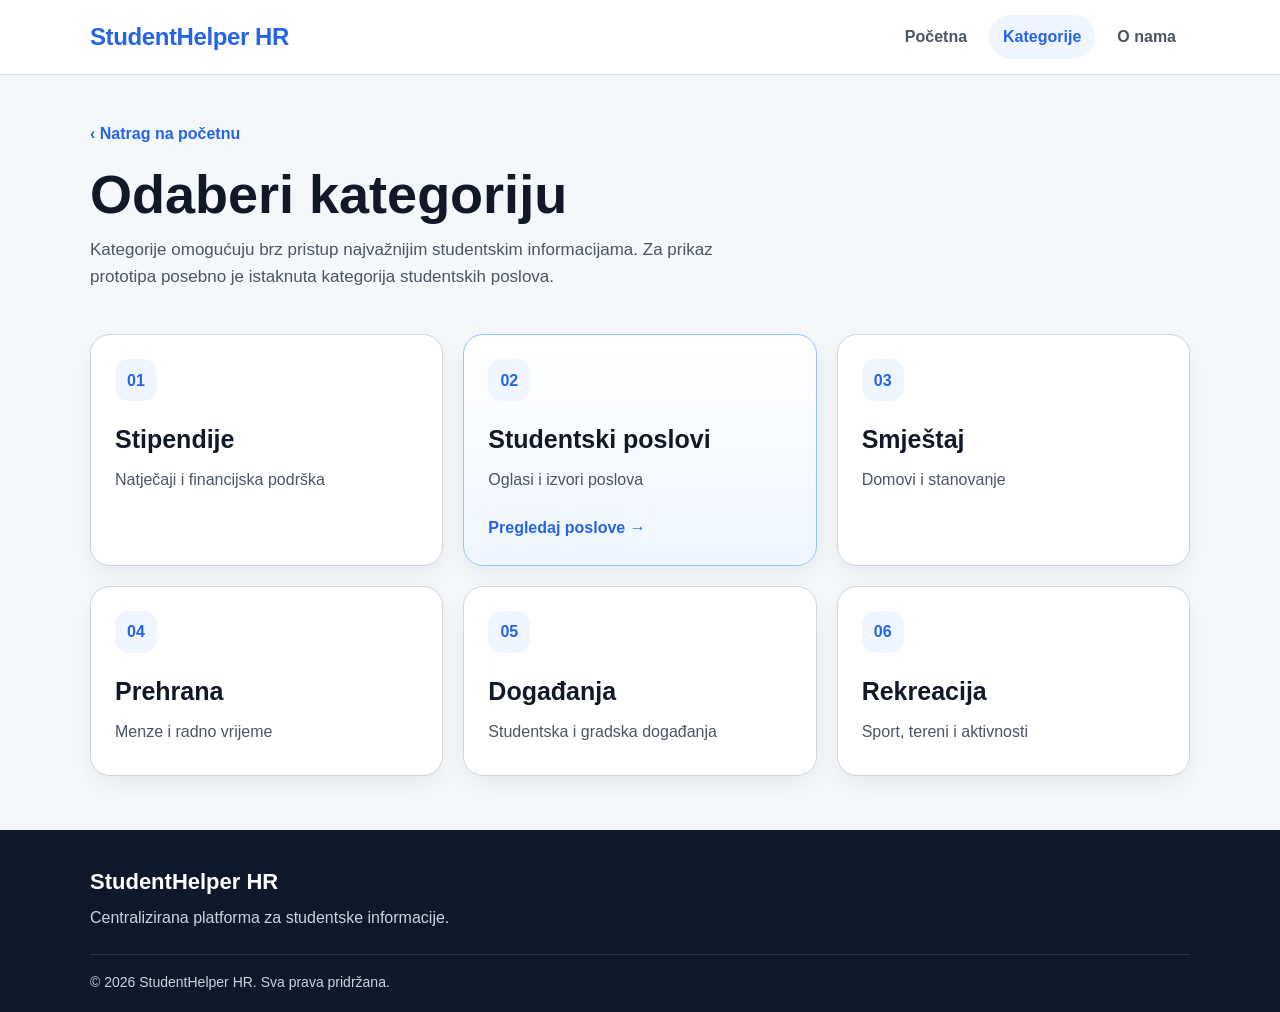
==== kategorije.html @ 8ca2150c "Dodana stranica kategorija i popratni CSS" ====
<!DOCTYPE html>
<html lang="hr">
<head>
    <meta charset="UTF-8">
    <meta name="viewport" content="width=device-width, initial-scale=1.0">
    <title>Kategorije - StudentHelper HR</title>
    <link rel="stylesheet" href="base.css">
    <link rel="stylesheet" href="kategorije.css">
</head>
<body>

<header class="header">
    <div class="container header-content">
        <a href="index.html" class="logo">StudentHelper HR</a>

        <nav class="nav">
            <a href="index.html">Početna</a>
            <a href="kategorije.html" class="active">Kategorije</a>
            <a href="o-nama.html">O nama</a>
        </nav>
    </div>
</header>

<main>
    <section class="page-head">
        <div class="container">
            <a href="index.html" class="back-link">‹ Natrag na početnu</a>
            <h1>Odaberi kategoriju</h1>
            <p class="page-description">
                Kategorije omogućuju brz pristup najvažnijim studentskim informacijama.
                Za prikaz prototipa posebno je istaknuta kategorija studentskih poslova.
            </p>
        </div>
    </section>

    <section class="section category-section">
        <div class="container category-grid">

            <article class="category-card">
                <div class="category-icon">01</div>
                <h2>Stipendije</h2>
                <p>Natječaji i financijska podrška</p>
            </article>

            <a href="studentski-poslovi.html" class="category-card selected">
                <div class="category-icon">02</div>
                <h2>Studentski poslovi</h2>
                <p>Oglasi i izvori poslova</p>
                <span class="open-link">Pregledaj poslove →</span>
            </a>

            <article class="category-card">
                <div class="category-icon">03</div>
                <h2>Smještaj</h2>
                <p>Domovi i stanovanje</p>
            </article>

            <article class="category-card">
                <div class="category-icon">04</div>
                <h2>Prehrana</h2>
                <p>Menze i radno vrijeme</p>
            </article>

            <article class="category-card">
                <div class="category-icon">05</div>
                <h2>Događanja</h2>
                <p>Studentska i gradska događanja</p>
            </article>

            <article class="category-card">
                <div class="category-icon">06</div>
                <h2>Rekreacija</h2>
                <p>Sport, tereni i aktivnosti</p>
            </article>

        </div>
    </section>
</main>

<footer class="footer">
    <div class="container footer-content">
        <div>
            <h3>StudentHelper HR</h3>
            <p>Centralizirana platforma za studentske informacije.</p>
        </div>
    </div>

    <div class="container footer-bottom">
        <p>&copy; 2026 StudentHelper HR. Sva prava pridržana.</p>
    </div>
</footer>

</body>
</html>
---- base.css ----
:root {
    --blue: #2563eb;
    --blue-light: #3b82f6;
    --blue-dark: #1d4ed8;
    --blue-soft: #eff6ff;
    --bg: #f4f8fb;
    --text: #111827;
    --muted: #4b5563;
    --border: #d1d5db;
    --white: #ffffff;
    --shadow: 0 16px 35px rgba(37, 99, 235, 0.12);
    --soft-shadow: 0 10px 25px rgba(17, 24, 39, 0.06);
    --radius: 20px;
}

* {
    margin: 0;
    padding: 0;
    box-sizing: border-box;
}

html {
    scroll-behavior: smooth;
    min-height: 100%;
}

body {
    font-family: Arial, Helvetica, sans-serif;
    background: var(--bg);
    color: var(--text);
    line-height: 1.6;
    min-height: 100vh;
    display: flex;
    flex-direction: column;
}

main {
    flex: 1;
}

.container {
    width: min(100% - 36px, 1100px);
    margin: 0 auto;
}

/* HEADER */

.header {
    background: rgba(255, 255, 255, 0.94);
    border-bottom: 1px solid rgba(209, 213, 219, 0.8);
    position: sticky;
    top: 0;
    z-index: 20;
    backdrop-filter: blur(10px);
}

.header-content {
    min-height: 74px;
    display: flex;
    align-items: center;
    justify-content: space-between;
    gap: 20px;
}

.logo {
    color: var(--blue);
    font-size: 24px;
    font-weight: 800;
    text-decoration: none;
    letter-spacing: -0.4px;
}

.nav {
    display: flex;
    gap: 8px;
}

.nav a {
    color: var(--muted);
    text-decoration: none;
    font-weight: 700;
    padding: 9px 14px;
    border-radius: 999px;
    transition: 0.2s ease;
}

.nav a:hover,
.nav a.active {
    background: var(--blue-soft);
    color: var(--blue);
}

/* COMMON */

.section {
    padding: 54px 0;
}

.label {
    display: inline-flex;
    width: fit-content;
    background: var(--blue-soft);
    color: var(--blue);
    padding: 7px 13px;
    border-radius: 999px;
    font-size: 14px;
    font-weight: 800;
    margin-bottom: 16px;
}

.button {
    display: inline-flex;
    align-items: center;
    justify-content: center;
    min-height: 52px;
    padding: 0 24px;
    border-radius: 15px;
    text-decoration: none;
    font-weight: 800;
    transition: 0.2s ease;
}

.button-blue {
    background: var(--blue);
    color: var(--white);
    border: none;
}

.button-blue:hover {
    background: var(--blue-dark);
    transform: translateY(-2px);
}

.button-gray {
    background: #6b7280;
    color: var(--white);
}

.button-gray:hover {
    background: #4b5563;
    transform: translateY(-2px);
}

/* PAGE HEAD */

.page-head {
    padding: 46px 0 16px;
}

.back-link {
    display: inline-block;
    color: var(--blue);
    text-decoration: none;
    font-weight: 800;
    margin-bottom: 18px;
}

.back-link:hover {
    text-decoration: underline;
}

.page-head h1 {
    font-size: clamp(36px, 5vw, 54px);
    line-height: 1.1;
    margin-bottom: 12px;
}

.page-description {
    color: var(--muted);
    max-width: 680px;
    font-size: 17px;
}

/* FOOTER */

.footer {
    background: #0f172a;
    color: var(--white);
    padding: 34px 0 18px;
    margin-top: auto;
}

.footer-content {
    display: flex;
    justify-content: space-between;
    gap: 28px;
    align-items: flex-start;
    padding-bottom: 24px;
    border-bottom: 1px solid rgba(255, 255, 255, 0.12);
}

.footer h3 {
    font-size: 22px;
    margin-bottom: 6px;
}

.footer p {
    color: #cbd5e1;
}

.footer-bottom {
    padding-top: 16px;
    font-size: 14px;
}

/* RESPONSIVE BASE */

@media (max-width: 620px) {
    .container {
        width: min(100% - 28px, 1100px);
    }

    .header-content {
        min-height: auto;
        padding: 16px 0;
        flex-direction: column;
        align-items: flex-start;
    }

    .nav {
        flex-wrap: wrap;
    }

    .button {
        width: 100%;
    }

    .footer-content {
        flex-direction: column;
    }
}
---- kategorije.css ----
.category-section {
    padding-top: 28px;
}

.category-grid {
    display: flex;
    flex-wrap: wrap;
    gap: 20px;
}

.category-card {
    flex: 1 1 310px;
    min-height: 190px;
    background: var(--white);
    border: 1px solid var(--border);
    border-radius: var(--radius);
    padding: 24px;
    text-decoration: none;
    color: var(--text);
    box-shadow: var(--soft-shadow);
    transition: 0.2s ease;
    position: relative;
}

.category-card:hover {
    transform: translateY(-4px);
    border-color: #93c5fd;
    box-shadow: var(--shadow);
}

.category-card.selected {
    background: linear-gradient(180deg, var(--white), var(--blue-soft));
    border-color: #93c5fd;
}

.category-icon {
    width: 42px;
    height: 42px;
    border-radius: 14px;
    background: var(--blue-soft);
    color: var(--blue);
    display: flex;
    align-items: center;
    justify-content: center;
    font-weight: 900;
    margin-bottom: 18px;
}

.category-card h2 {
    font-size: 25px;
    margin-bottom: 8px;
}

.category-card p {
    color: var(--muted);
}

.open-link {
    display: inline-block;
    margin-top: 22px;
    color: var(--blue);
    font-weight: 900;
}

@media (max-width: 620px) {
    .category-card {
        flex-basis: 100%;
    }
}
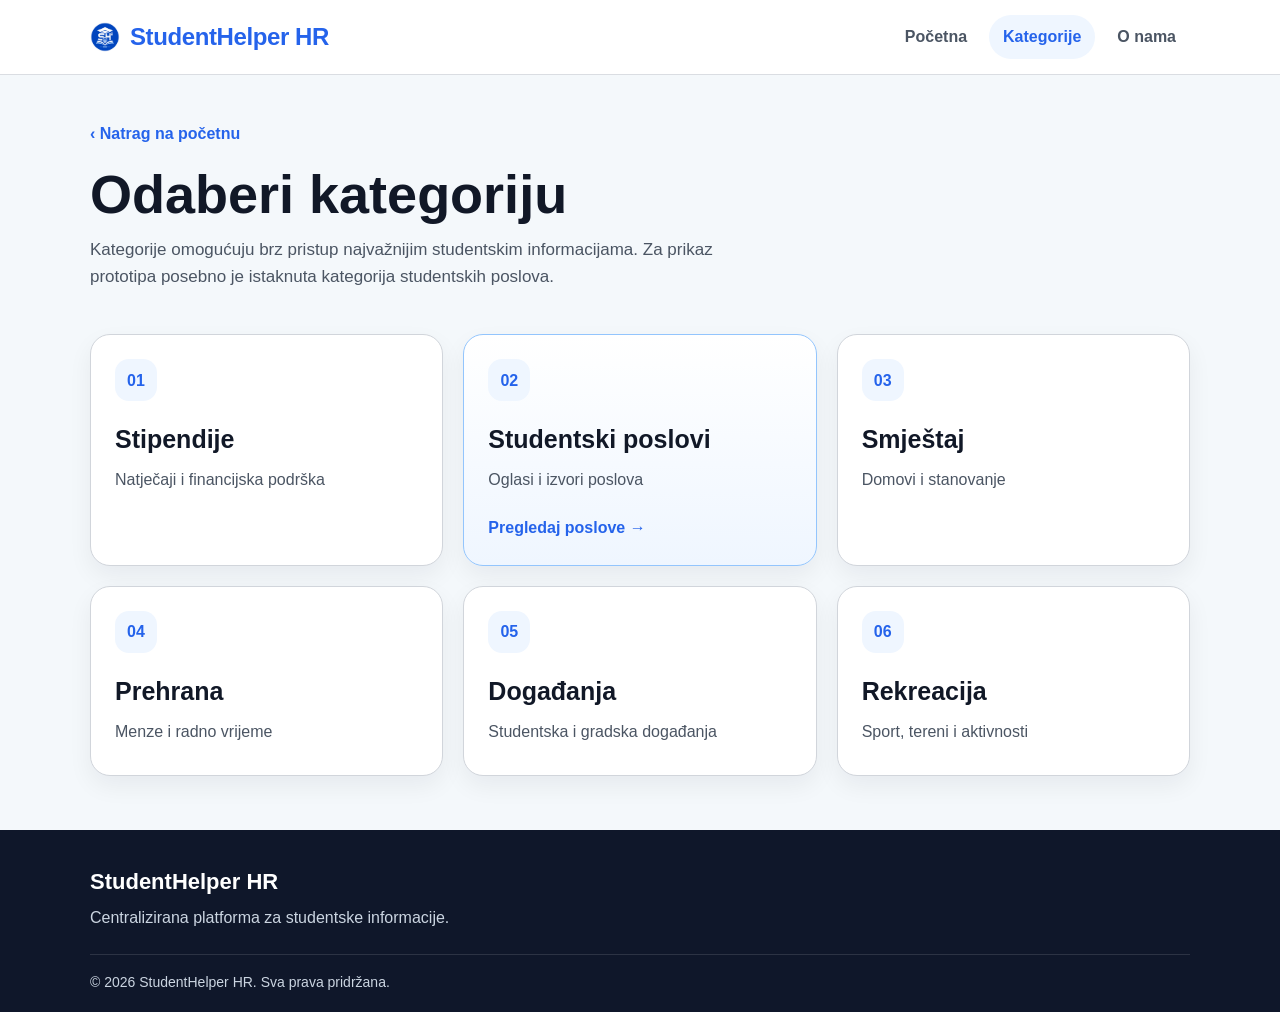
==== commit 9f595734: "Dodan logo aplikacije i favicon" ====
--- a/kategorije.html
+++ b/kategorije.html
@@ -4,6 +4,7 @@
     <meta charset="UTF-8">
     <meta name="viewport" content="width=device-width, initial-scale=1.0">
     <title>Kategorije - StudentHelper HR</title>
+    <link rel="icon" type="image/png" href="logo.png">
     <link rel="stylesheet" href="base.css">
     <link rel="stylesheet" href="kategorije.css">
 </head>
@@ -11,8 +12,10 @@
 
 <header class="header">
     <div class="container header-content">
-        <a href="index.html" class="logo">StudentHelper HR</a>
-
+        <a href="index.html" class="logo">
+            <img src="logo.png" alt="StudentHelper HR logo">
+            <span>StudentHelper HR</span>
+        </a>
         <nav class="nav">
             <a href="index.html">Početna</a>
             <a href="kategorije.html" class="active">Kategorije</a>
--- a/base.css
+++ b/base.css
@@ -64,10 +64,25 @@
 
 .logo {
     color: var(--blue);
+    text-decoration: none;
+    display: flex;
+    align-items: center;
+    gap: 10px;
+}
+
+.logo img {
+    width: 30px;
+    height: 30px;
+    border-radius: 50%;
+    object-fit: cover;
+    flex-shrink: 0;
+}
+
+.logo span {
     font-size: 24px;
     font-weight: 800;
-    text-decoration: none;
     letter-spacing: -0.4px;
+    line-height: 1;
 }
 
 .nav {
